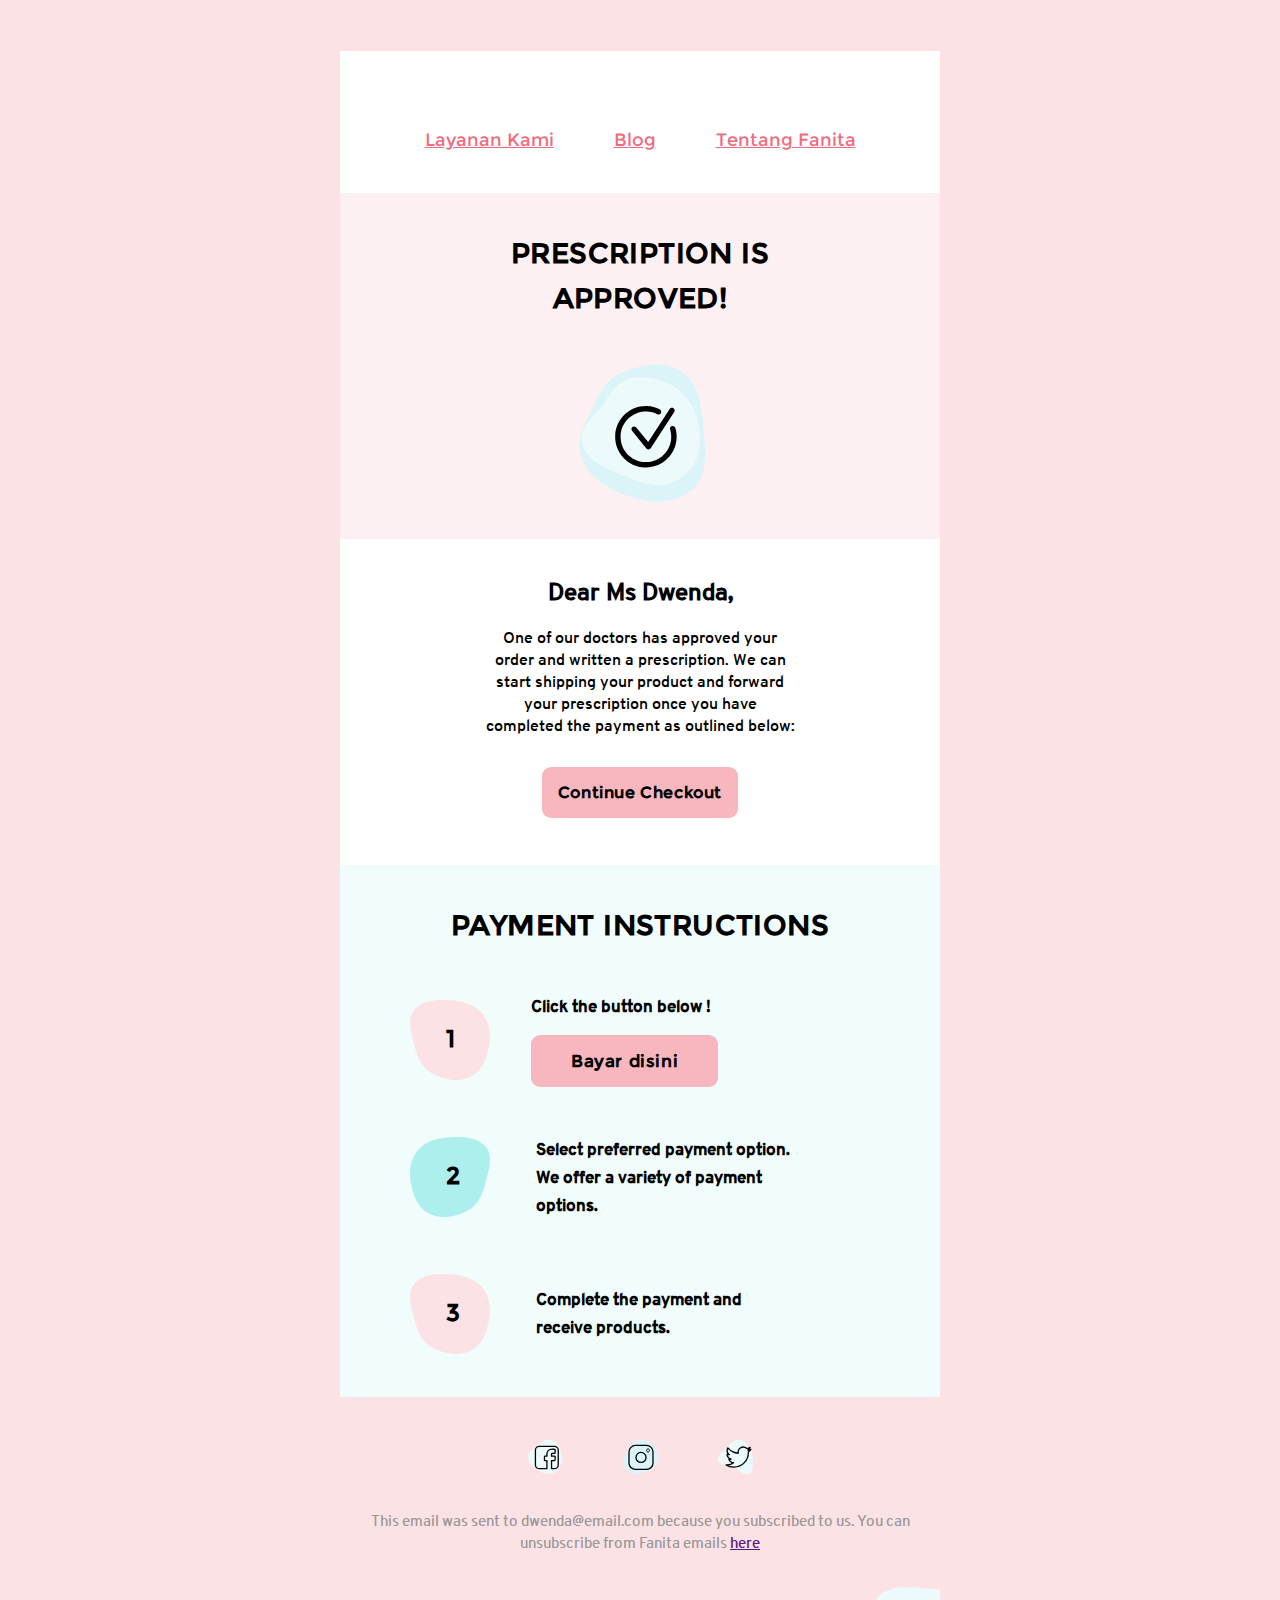
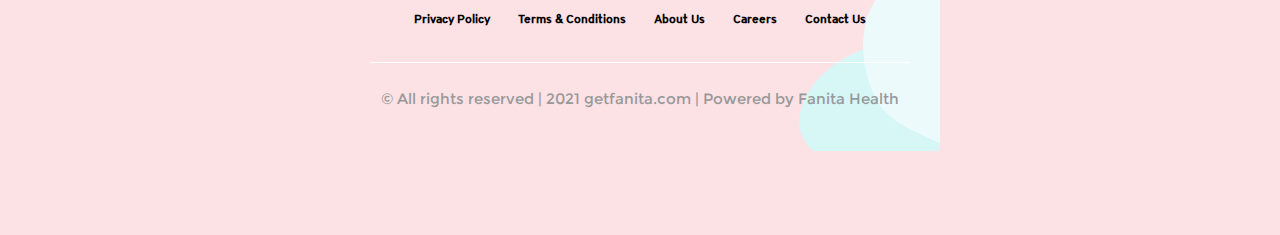
==== coba.html @ f8931149 "tambah halaman testing baru" ====
<!DOCTYPE html>
<html lang="en" xmlns="http://www.w3.org/1999/xhtml" xmlns:o="urn:schemas-microsoft-com:office:office">
<head>
	<meta charset="utf-8">
  <meta name="viewport" content="width=device-width,initial-scale=1">
  <meta name="x-apple-disable-message-reformatting">
  <link rel="stylesheet" href="assets/css/style.css">
  <title></title>

</head>
<body class="set-body-email-template">
  <div role="article" aria-roledescription="email" lang="en" class="sub-set-body-email-template">
    <br>
    <br>
    <table role="presentation" class="table-email-template">
      <tr>
        <td align="center">
          <table role="presentation" style="width:94%;max-width:600px;border:none;border-spacing:0;text-align:left;font-family:Arial,sans-serif;font-size:16px;line-height:22px;color:#363636;">
           
            <tr>
              <td class="section-head-email-template">
                <p align="center">
                  <img src="https://getfanita.com/wp-content/uploads/2021/03/FanitaNewLogo-100x40.png" height="58" alt="">
                </p>
                <div class="" style="display: flex;justify-content: center;">
                  <p><a href="#" class="menu-email-template">Layanan Kami</a></p>
                  <p><a href="#" class="menu-email-template">Blog</a></p>
                  <p><a href="#" class="menu-email-template">Tentang Fanita</a></p>
                </div>
              </td>
            </tr>

            <tr>
              <td class="approved-email-template">
                  <h3 align="center" class="title-email-template">PRESCRIPTION IS APPROVED!</h3>
                  <p align="center" class="mb-0"><img src="assets/img/icon/ic-terima-kasih.svg" height="175" alt=""></p>
              </td>
            </tr>

            <tr>
              <td class="notif-email-template">
                <h2 align="center" class="name-user">Dear Ms Dwenda,</h2>
                <p align="center" class="sub-word">One of our doctors has approved your order and written a prescription. 
                  We can start shipping your product and forward your prescription once you have 
                  completed the payment as outlined below:
                </p>
                <p class="text-center" style="margin-top: 45px;margin-bottom: 40px;">
                  <a href="#" class="button-email-template">Continue Checkout</a>
                </p>
              </td>
            </tr>
            

            <tr>
              <td class="approved-email-template" style="background-color: #F1FCFC;padding:10px 70px;">
                  <h3 align="center" class="title-email-template">PAYMENT INSTRUCTIONS</h3>

                  <!-- step payment -->
                  <div class="display-flex step-payment">
                    <p class="number-step-payment">1</p>
                    <div class="display-block backup-step-payment">
                      <p class="text-step-payment">Click the button below !</p>
                      <p><a href="#" class="button-email-template btn-step-payment">Bayar disini</a></p>
                    </div>     
                  </div>
                  <!-- step payment -->

                  <!-- step payment -->
                  <div class="display-flex step-payment">
                    <p class="number-step-payment st-2">2</p>
                    <div class="display-block backup-step-payment">
                      <p class="text-step-payment" style="margin-top: 22px;">Select preferred payment option.<br> We offer a variety of payment<br> options.</p>
                    </div>     
                  </div>
                  <!-- step payment -->
        
                  <!-- step payment -->
                  <div class="display-flex step-payment">
                    <p class="number-step-payment">3</p>
                    <div class="display-block backup-step-payment">
                      <p class="text-step-payment" style="margin-top: 35px;">Complete the payment and <br> receive products.</p>
                    </div>     
                  </div>
                  <!-- step payment -->

              </td>
            </tr>

            <tr>
              <td style="padding: 30px;
              padding-bottom: 109px;
              text-align: center;
              font-size: 12px;
              background-color: #FDE2E5;
              color: #cccccc;
              background-image: url(assets/img/bg-footer.svg);
              background-repeat: no-repeat;
              background-position: right;">
                <div class="display-flex" style="justify-content: center;">
                  <p><a href=""><img src="assets/img/icon/ic-facebook.svg" style="margin:0px 30px" alt=""></a></p>
                  <p><a href=""><img src="assets/img/icon/ic-instagram.svg" style="margin:0px 30px" alt=""></a></p>
                  <p><a href=""><img src="assets/img/icon/ic-twitter.svg" style="margin:0px 30px" alt=""></a></p>
                </div>
                <p class="text-center" style="font-size: 15px;color: #999;">This email was sent to dwenda@email.com because you subscribed to us. You can unsubscribe from Fanita emails <a href="">here</a></p>
                <div class="display-flex" style="justify-content: center;">
                  <p class="text-footer-email-template"><a href="">Privacy Policy</a></p>
                  <p class="text-footer-email-template"><a href="">Terms & Conditions</a></p>
                  <p class="text-footer-email-template"><a href="">About Us</a></p>
                  <p class="text-footer-email-template"><a href="">Careers</a></p>
                  <p class="text-footer-email-template"><a href="">Contact Us</a></p>
                </div>
                <div class="border-bottom" style="border-bottom:1px solid #fff;margin-top:20px;"></div>
                <p class="text-center" style="font-size:15px;font-family: mont;color:#999;margin-top:25px;">© All rights reserved | 2021 getfanita.com | Powered by Fanita Health</p>
              </td>
            </tr>

          </table>
        </td>
      </tr>
    </table>
  </div>
</body>
</html>

<style>
  table, td, div, h1, p {
    font-family: overpass;
  }
  .no-padding {
    padding:0;
  }
  .text-center {
    text-align: center;
  }
  .mb-0 {
    margin-bottom: 0;
  }
  .display-flex {
    display: flex;
  }
  .display-block {
    display: block;
  }
  .set-body-email-template {
    margin:0;padding:0;word-spacing:normal;background-color:#FDE2E5;
  }
  .sub-set-body-email-template {
    text-size-adjust:100%;
    -webkit-text-size-adjust:100%;
    -ms-text-size-adjust:100%;
    background-color:#FDE2E5;
  }
  .table-email-template {
    width:100%;
    border:none;
    border-spacing:0;
  }
  .section-head-email-template {
    padding:25px;
    padding-top:8px;
    background-color:#ffffff;
  }
  .menu-email-template {
    color:#EF6C7F;
    text-decoration:underline;
    font-family: mont;
    margin: 0px 30px;
    font-size: 18px;
  }
  .title-email-template {
    font-family: 'mont';
    color: #000;
    letter-spacing: 0.4px;
    line-height: 1.6;
  }
  .approved-email-template {
    padding:10px 120px;font-size:24px;line-height:28px;font-weight:bold;background-color: #FDF0F2;
  }
  .notif-email-template {
    padding:21px 144px;background-color:#ffffff;color: #000;
  }
  .name-user {
    font-family: overpass;
  }
  .sub-word {
    font-family: overpass;margin-top: 25px;
  }
  .button-email-template {
    background-color: #F8B7BF;
    font-family: 'mont';
    font-weight: bold;
    color: #000;
    padding: 16px;
    text-decoration: none;
    letter-spacing: 0.6px;
    border-radius: 9px;
  }
  .step-payment {
    color: #000;
  }
  .backup-step-payment {
    margin-left: 40px;
  }
  .number-step-payment {
    padding: 36px;
    padding-top: 25px;
    background: url(assets/img/vector-1.svg);
    background-repeat: no-repeat;
    font-family: 'mont';
  }
  .st-2 {
    background: url(assets/img/vector-2.svg);
    background-repeat: no-repeat !important;
  }
  .text-step-payment , .btn-step-payment {
    font-size: 16.5px;
  }
  .btn-step-payment {
    padding:16px 40px;
  }
  .text-footer-email-template {
    margin-top: 40px;
  }
  .text-footer-email-template > a {
    color: #000;
    font-weight: bold;
    margin: 0px 14px;
    text-decoration: none;
  }
  @media screen and (max-width: 530px) {
    .unsub {
      display: block;
      padding: 8px;
      margin-top: 14px;
      border-radius: 6px;
      background-color: #555555;
      text-decoration: none !important;
      font-weight: bold;
    }
    .col-lge {
      max-width: 100% !important;
    }
  }
  @media screen and (min-width: 531px) {
    .col-sml {
      max-width: 27% !important;
    }
    .col-lge {
      max-width: 73% !important;
    }
  }
</style>
---- assets/css/style.css ----
/* root settings */
@font-face {
    font-family: 'mont';
    src: url(../../assets/fonts/mont.ttf);
}

@font-face {
    font-family: 'overpass';
    src: url(../../assets/fonts/overpass.ttf);
}

@font-face {
    font-family: 'sf-compact';
    src: url(../../assets/fonts/sf-compact.ttf);
}

/* nav */
.color-txt-blck {
    color: #000;
  }
  .navbar-light {
    background-color: #fff;
    padding-top: 20px;
    padding-bottom: 20px;
    box-shadow: 0px 4px 20px rgba(0, 0, 0, 0.05);
  }
  .nav-2 {
    padding-top: 16px;
    padding-bottom: 16px;
  }
  .navbar-nav {
    margin-left: 25px;
  }
  .cont-nav {
    padding-right: 0px;
    padding-left: 0px;
  }
  .navbar-brand {
      padding-top: 0;
      margin-top: -12px;
  }
  .nav-link {
    margin-top: 6px;
    margin-left: 23px;
    font-weight: bold;
    font-size: 16.6px !important;
    font-family: mont;
    color: #000 !important;
    position: relative;
    border-bottom: 2px solid transparent;
  }
  .nav-link:hover,.nav-link:focus,.nav-link:active {
    color: #EF6C7F !important;
  }
  .img-navbar-user {
    height: 30.5px;
    border-radius: 50px;
  }
  .icon-bar {
    width: 22px; 
    height: 2px;
    background-color: #000;
    display: block;
    transition: all 0.2s;
    margin-top: 4px
  }
  
  .navbar-toggler {
    border: none;
    background: transparent !important;
    outline: none !important;
  }
  
  .navbar-toggler .top-bar {
    transform: rotate(45deg);
    transform-origin: 10% 10%;
  }
  
  .navbar-toggler .middle-bar {
    opacity: 0;
  }
  
  .navbar-toggler .bottom-bar {
    transform: rotate(-45deg);
    transform-origin: 10% 90%;
  }
  
  .navbar-toggler.collapsed .top-bar {
    transform: rotate(0);
  }
  
  .navbar-toggler.collapsed .middle-bar {
    opacity: 1;
  }
  
  .navbar-toggler.collapsed .bottom-bar {
    transform: rotate(0);
  }
  
/* nav */
  
/* head title */
.title-head {
    margin-top: 80px !important;
    max-width: 644px;
    font-family: 'mont';
    font-weight: bold;
    line-height: 1.6;
    font-size: 35px;
  }

.link-birthcontrol {
    margin-top: 165px;
}
.link-birthcontrol > a > img {
    margin-top: -3px;
}
.link-birthcontrol > a {
    text-decoration: none;
    color: #000;
}
.link-birthcontrol > a:hover , .link-birthcontrol > a:focus {
    color: #EF6C7F;
    transition: all 0.3s ease-in-out;
}
.link-birthcontrol > a  > span , .link-birthcontrol > a  > span:hover  {
    font-family: 'overpass';
    font-size: 19px;
    margin-left: 35px;
}
.big-image {
    margin-top: 85px;
    margin-bottom: 70px;
}
/* section content - user profile */
.user-profile {
    margin-bottom: 40px;
}
.user-profile > img {
    height: 85px;
    width: 85px;
    border-radius: 100%;
}
.backup-author {
    margin-left: 25px;
    margin-top: 4px;
}
.author-name {
    font-family: 'mont';
    font-weight: bold;
    letter-spacing: 0.4px;
    font-size: 20px;
}

/* section content */
.sec-content {
    padding: 0px 200px;
    font-family: 'overpass';
    line-height: 1.9;
    font-size: 17px;
}
.img-middle-content {
    margin: 45px 0px;
}
.date-content {
    margin-top: 8px;
    text-align: right;
    font-family: 'sf-compact';
}
.date-content > img {
    width: 19px;
    margin-right: 2px;
    margin-top: -3px;
}

/* cta section */
.ct-cta {
  padding:0px 290px;
  margin-top: 45px;
}
.cta-section {
    margin-top: 45px;
    padding: 20px 0px;
    background-color:#FDF0F2;
}
.title-cta {
    font-family: 'mont';
    font-weight: bold;
    letter-spacing: 0.4px;
    font-size: 32px;
    padding-top: 42px;
    padding-bottom: 20px;
}
.sub-title-cta {
    font-family: 'overpass';
    font-size: 16.5px;
}
.form-cta , .form-cta:hover, .form-cta:active  , .form-cta:focus {
  padding: 30px 20px;
  outline: none;
  box-shadow: none;
  background: #fff !important;
  border: 0px solid;
  border-top-left-radius: 20px;
  border-bottom-left-radius: 20px;
  font-family: overpass;
}
.form-cta::placeholder {
  color: rgba(0, 0, 0, 0.5);
  font-family: 'overpass';
  font-style: italic;
}
.btn-form-cta , .btn-form-cta:focus, .btn-form-cta:active {
  background: #B4EBE8;
  font-family: mont;
  font-weight: bold;
  outline: none;
  box-shadow: none;
  padding-right: 50px;
  padding-left: 50px;
  border-top-right-radius: 20px;
  border-bottom-right-radius: 20px;
}

/* similiar article */
.title-similiar {
  margin-top: 45px;
}
.card-article {
  box-shadow: 0px 4px 20px rgb(0 0 0 / 5%);
  margin-bottom: 40px;
  padding-bottom: 35px;
  border-radius: 15px;
}
.img-article {
  border-top-right-radius: 15px;
  border-top-left-radius: 15px;

}
.jenis-article {
  background: #DAF4F8;
    font-family: 'overpass';
    padding: 6px 20px;
    border-radius: 20px;
    font-size: 14.5px;
}
.title-articles {
  font-family: 'mont';
    font-size: 21px;
    font-weight: bold;
    line-height: 1.6;
    margin-top: 10px;
}
.content-articles {
  font-family: 'overpass';
    line-height: 1.5;
}
.button-article {
  background: #F8B7BF;
  font-family: 'mont';
  font-weight: bold;
  letter-spacing: 0.4px;
  padding: 18px;
  font-size: 17px;
  border-radius: 10px;
}

/* footer */
.footer {
  padding: 45px;
  background: #F5DFDD; 
}
.footer  h4 {
  font-family: 'mont';
    font-weight: bold;
}
.footer  p a , .footer  p a:hover , .footer  p a:focus {
  color:#000;
  text-decoration: none;
  font-family: overpass;
}
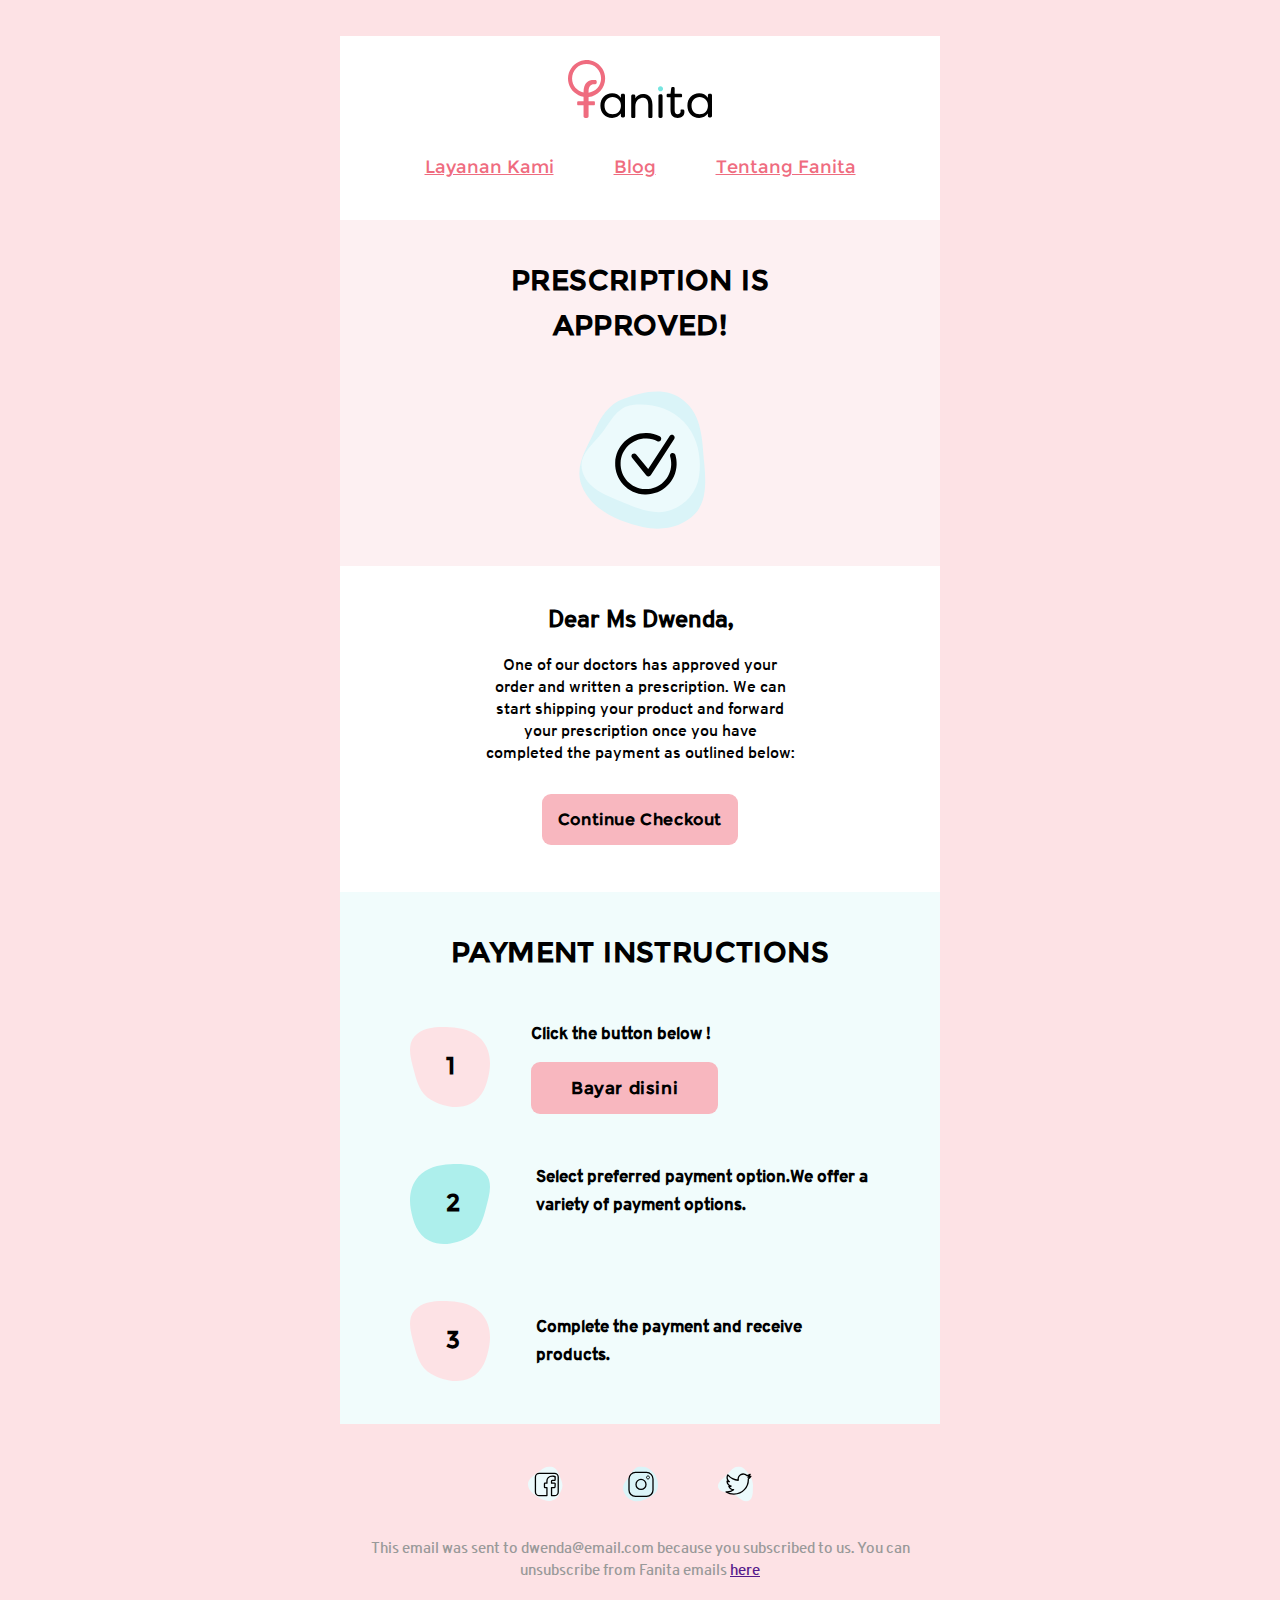
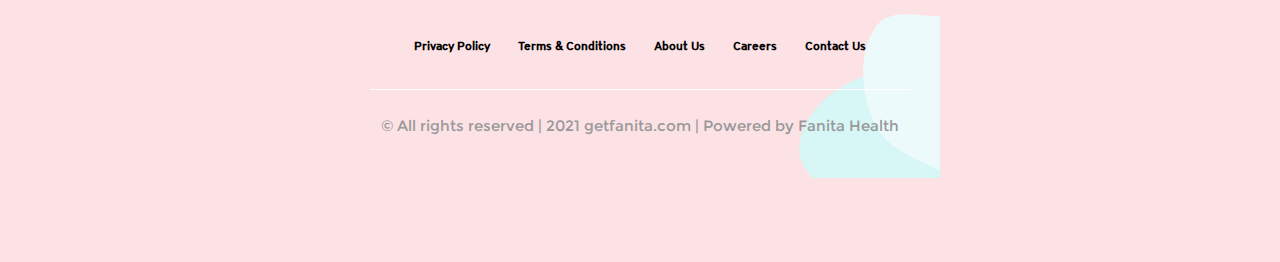
==== commit c1ce0d0d: "fixing email template mobile" ====
--- a/coba.html
+++ b/coba.html
@@ -10,19 +10,17 @@
 </head>
 <body class="set-body-email-template">
   <div role="article" aria-roledescription="email" lang="en" class="sub-set-body-email-template">
-    <br>
-    <br>
-    <table role="presentation" class="table-email-template">
+    <table role="presentation" class="table-email-template mt-35 no-mt-xs">
       <tr>
         <td align="center">
-          <table role="presentation" style="width:94%;max-width:600px;border:none;border-spacing:0;text-align:left;font-family:Arial,sans-serif;font-size:16px;line-height:22px;color:#363636;">
+          <table role="presentation" class="body-template-email">
            
             <tr>
               <td class="section-head-email-template">
                 <p align="center">
-                  <img src="https://getfanita.com/wp-content/uploads/2021/03/FanitaNewLogo-100x40.png" height="58" alt="">
+                  <img src="assets/img/fanita-logo-svg.svg" height="58" alt="">
                 </p>
-                <div class="" style="display: flex;justify-content: center;">
+                <div class="display-flex justify-content-center">
                   <p><a href="#" class="menu-email-template">Layanan Kami</a></p>
                   <p><a href="#" class="menu-email-template">Blog</a></p>
                   <p><a href="#" class="menu-email-template">Tentang Fanita</a></p>
@@ -44,7 +42,7 @@
                   We can start shipping your product and forward your prescription once you have 
                   completed the payment as outlined below:
                 </p>
-                <p class="text-center" style="margin-top: 45px;margin-bottom: 40px;">
+                <p class="text-center backup-button-email-template">
                   <a href="#" class="button-email-template">Continue Checkout</a>
                 </p>
               </td>
@@ -52,7 +50,7 @@
             
 
             <tr>
-              <td class="approved-email-template" style="background-color: #F1FCFC;padding:10px 70px;">
+              <td class="approved-email-template backup-payment-title">
                   <h3 align="center" class="title-email-template">PAYMENT INSTRUCTIONS</h3>
 
                   <!-- step payment -->
@@ -69,7 +67,7 @@
                   <div class="display-flex step-payment">
                     <p class="number-step-payment st-2">2</p>
                     <div class="display-block backup-step-payment">
-                      <p class="text-step-payment" style="margin-top: 22px;">Select preferred payment option.<br> We offer a variety of payment<br> options.</p>
+                      <p class="text-step-payment mt-22">Select preferred payment option.We offer a variety of payment options.</p>
                     </div>     
                   </div>
                   <!-- step payment -->
@@ -78,7 +76,7 @@
                   <div class="display-flex step-payment">
                     <p class="number-step-payment">3</p>
                     <div class="display-block backup-step-payment">
-                      <p class="text-step-payment" style="margin-top: 35px;">Complete the payment and <br> receive products.</p>
+                      <p class="text-step-payment mt-35">Complete the payment and receive products.</p>
                     </div>     
                   </div>
                   <!-- step payment -->
@@ -87,30 +85,22 @@
             </tr>
 
             <tr>
-              <td style="padding: 30px;
-              padding-bottom: 109px;
-              text-align: center;
-              font-size: 12px;
-              background-color: #FDE2E5;
-              color: #cccccc;
-              background-image: url(assets/img/bg-footer.svg);
-              background-repeat: no-repeat;
-              background-position: right;">
-                <div class="display-flex" style="justify-content: center;">
-                  <p><a href=""><img src="assets/img/icon/ic-facebook.svg" style="margin:0px 30px" alt=""></a></p>
-                  <p><a href=""><img src="assets/img/icon/ic-instagram.svg" style="margin:0px 30px" alt=""></a></p>
-                  <p><a href=""><img src="assets/img/icon/ic-twitter.svg" style="margin:0px 30px" alt=""></a></p>
+              <td class="section-footer-email-template">
+                <div class="display-flex justify-content-center">
+                  <p><a href=""><img src="assets/img/icon/ic-facebook.svg" class="icon-footer-email-template" alt=""></a></p>
+                  <p><a href=""><img src="assets/img/icon/ic-instagram.svg" class="icon-footer-email-template" alt=""></a></p>
+                  <p><a href=""><img src="assets/img/icon/ic-twitter.svg" class="icon-footer-email-template" alt=""></a></p>
                 </div>
-                <p class="text-center" style="font-size: 15px;color: #999;">This email was sent to dwenda@email.com because you subscribed to us. You can unsubscribe from Fanita emails <a href="">here</a></p>
-                <div class="display-flex" style="justify-content: center;">
+                <p class="text-center footer-text">This email was sent to dwenda@email.com because you subscribed to us. You can unsubscribe from Fanita emails <a href="">here</a></p>
+                <div class="display-flex justify-content-center">
                   <p class="text-footer-email-template"><a href="">Privacy Policy</a></p>
                   <p class="text-footer-email-template"><a href="">Terms & Conditions</a></p>
                   <p class="text-footer-email-template"><a href="">About Us</a></p>
                   <p class="text-footer-email-template"><a href="">Careers</a></p>
                   <p class="text-footer-email-template"><a href="">Contact Us</a></p>
                 </div>
-                <div class="border-bottom" style="border-bottom:1px solid #fff;margin-top:20px;"></div>
-                <p class="text-center" style="font-size:15px;font-family: mont;color:#999;margin-top:25px;">© All rights reserved | 2021 getfanita.com | Powered by Fanita Health</p>
+                <div class="border-bottom-email-template"></div>
+                <p class="text-center copy-footer">© All rights reserved | 2021 getfanita.com | Powered by Fanita Health</p>
               </td>
             </tr>
 
@@ -126,20 +116,34 @@
   table, td, div, h1, p {
     font-family: overpass;
   }
-  .no-padding {
-    padding:0;
-  }
-  .text-center {
-    text-align: center;
-  }
-  .mb-0 {
-    margin-bottom: 0;
-  }
+  .no-padding {padding:0;}
+
+  .text-center {text-align: center;}
+
+  .mb-0 {margin-bottom: 0;}
+
+  .mt-22 {margin-top: 22px;}
+
+  .mt-35 { margin-top: 35px;}
+
   .display-flex {
     display: flex;
   }
   .display-block {
     display: block;
+  }
+  .justify-content-center {
+    justify-content: center;
+  }
+  .body-template-email {
+    width:94%;
+    max-width:600px;
+    border:none;
+    border-spacing:0;
+    text-align:left;
+    font-size:16px;
+    line-height:22px;
+    color:#363636;
   }
   .set-body-email-template {
     margin:0;padding:0;word-spacing:normal;background-color:#FDE2E5;
@@ -167,6 +171,10 @@
     margin: 0px 30px;
     font-size: 18px;
   }
+  .backup-payment-title {
+    background-color: #F1FCFC !important;
+    padding:10px 70px !important;
+  }
   .title-email-template {
     font-family: 'mont';
     color: #000;
@@ -184,6 +192,9 @@
   }
   .sub-word {
     font-family: overpass;margin-top: 25px;
+  }
+  .backup-button-email-template {
+    margin-top: 45px;margin-bottom: 40px;
   }
   .button-email-template {
     background-color: #F8B7BF;
@@ -227,26 +238,49 @@
     margin: 0px 14px;
     text-decoration: none;
   }
-  @media screen and (max-width: 530px) {
-    .unsub {
-      display: block;
-      padding: 8px;
-      margin-top: 14px;
-      border-radius: 6px;
-      background-color: #555555;
-      text-decoration: none !important;
-      font-weight: bold;
-    }
-    .col-lge {
-      max-width: 100% !important;
-    }
-  }
-  @media screen and (min-width: 531px) {
-    .col-sml {
-      max-width: 27% !important;
-    }
-    .col-lge {
-      max-width: 73% !important;
+  .section-footer-email-template {
+    padding: 30px;
+    padding-bottom: 109px;
+    text-align: center;
+    font-size: 12px;
+    background-color: #FDE2E5;
+    color: #cccccc;
+    background-image: url(assets/img/bg-footer.svg);
+    background-repeat: no-repeat;
+    background-position: right;
+  }
+  .icon-footer-email-template {
+    margin:0px 30px;
+  }
+  .footer-text {
+    font-size: 15px;color: #999;
+  }
+  .border-bottom-email-template {
+    border-bottom:1px solid #fff;margin-top:20px;
+  }
+  .copy-footer {
+   font-size:15px;font-family: mont;color:#999;margin-top:25px;
+  }
+
+  @media (max-width:768px) {
+    .menu-email-template {
+      margin: 0px 10px;
+    }
+    .notif-email-template {
+      padding:21px 96px;
+    }
+    .backup-payment-title {
+      padding : 10px 40px !important;
+    }
+    .text-footer-email-template > a {
+      margin: 0px 3.5px;
+    }
+    .no-mt-xs {
+      margin-top: 0 !important;
+    }
+    .section-footer-email-template {
+      padding: 30px 30px 0px 30px;
+      background-position: right 115px !important;
     }
   }
 </style>
